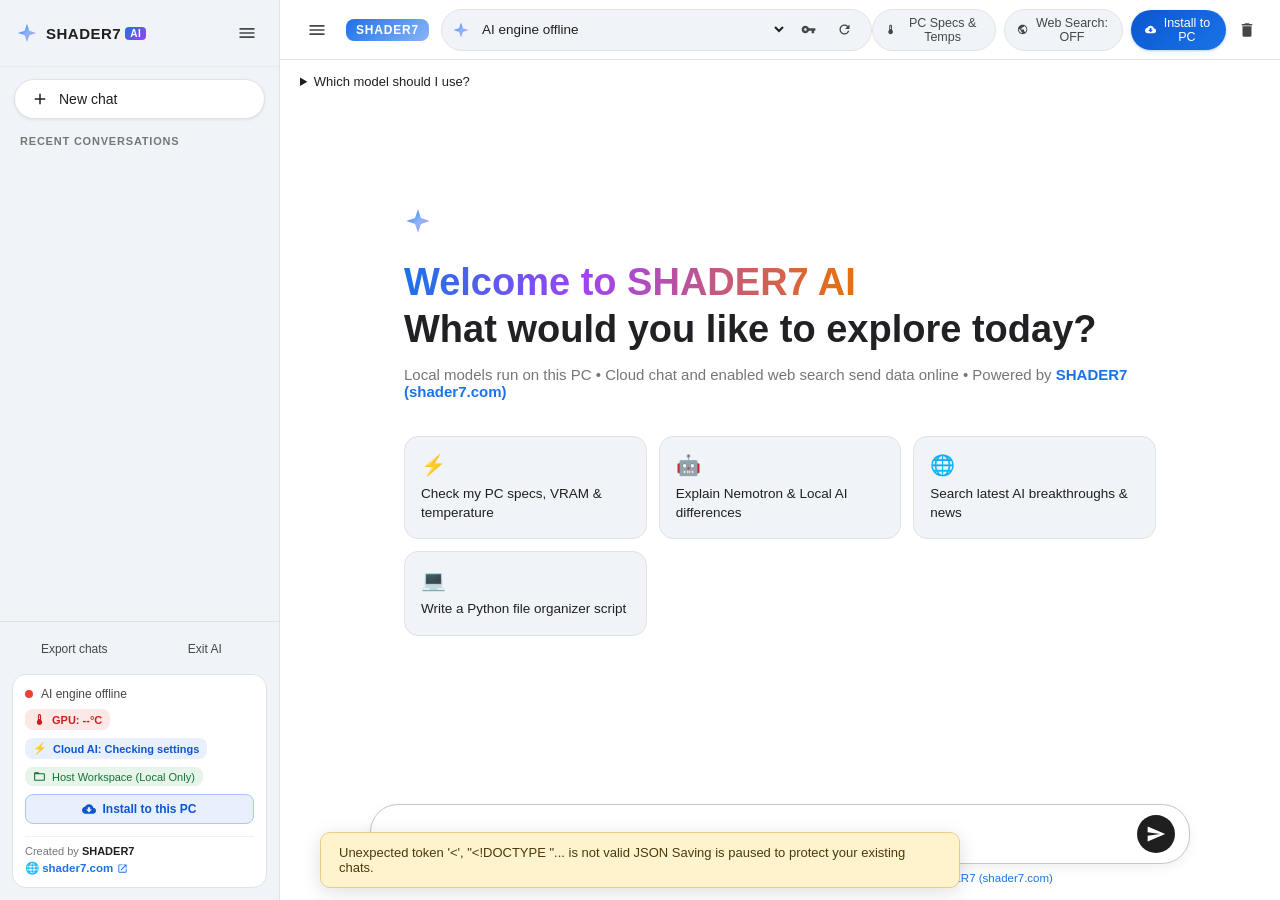
==== app/index.html @ c4217e55 "Initial release: SHADER7 AI Portable Edition 1.5.0 with automated 1-click pendrive builder" ====
<!DOCTYPE html>
<html lang="en">
<head>
  <meta charset="UTF-8">
  <meta name="viewport" content="width=device-width, initial-scale=1.0">
  <title>SHADER7 AI — Local & Private Desktop Software</title>
  <link rel="stylesheet" href="style.css">
  <link rel="icon" type="image/x-icon" href="app.ico">
</head>
<body>
  <div id="appNotice" class="app-notice hidden" role="status"></div>
  <div class="app-container">
    <!-- Sidebar -->
    <aside class="sidebar" id="sidebar">
      <div class="sidebar-header">
        <div class="brand-container">
          <div class="brand-logo-sparkle">
            <svg viewBox="0 0 24 24" width="22" height="22" fill="url(#sparkleGradient)">
              <path d="M12 2L14.5 9.5L22 12L14.5 14.5L12 22L9.5 14.5L2 12L9.5 9.5L12 2Z"/>
            </svg>
          </div>
          <div class="brand-text-group">
            <span class="brand-name">SHADER7 <span class="brand-ai-badge">AI</span></span>
          </div>
        </div>
        <button class="icon-btn" id="sidebarToggleBtn" title="Collapse sidebar">
          <svg viewBox="0 0 24 24" width="20" height="20" fill="currentColor">
            <path d="M3 18h18v-2H3v2zm0-5h18v-2H3v2zm0-7v2h18V6H3z"/>
          </svg>
        </button>
      </div>

      <div class="new-chat-wrapper">
        <button class="new-chat-btn" id="newChatBtn">
          <svg viewBox="0 0 24 24" width="18" height="18" fill="currentColor">
            <path d="M19 13h-6v6h-2v-6H5v-2h6V5h2v6h6v2z"/>
          </svg>
          <span>New chat</span>
        </button>
      </div>

      <div class="sidebar-section-title">Recent Conversations</div>
      <div class="chat-history-list" id="chatHistoryList">
        <!-- History items inserted dynamically -->
      </div>

      <div class="sidebar-footer">
        <div class="utility-buttons"><button class="btn btn-secondary" id="exportChatsBtn">Export chats</button><button class="btn btn-secondary" id="exitAppBtn">Exit AI</button></div>
        <div class="status-card">
          <div class="status-indicator">
            <span class="status-dot" id="statusDot"></span>
            <span class="status-text" id="statusText">Checking Ollama...</span>
          </div>

          <!-- Quick Hardware Temp Badge in Sidebar -->
          <div class="hardware-quick-badge" id="hardwareQuickBadge" title="Click to view full PC specs & telemetry">
            <svg viewBox="0 0 24 24" width="13" height="13" fill="currentColor">
              <path d="M15 13V5c0-1.66-1.34-3-3-3S9 3.34 9 5v8c-1.21.91-2 2.37-2 4 0 2.76 2.24 5 5 5s5-2.24 5-5c0-1.63-.79-3.09-2-4zm-4-8c0-.55.45-1 1-1s1 .45 1 1h-1v1h1v2h-1v1h1v2h-2V5z"/>
            </svg>
            <span id="quickTempText">GPU: --°C</span>
          </div>

          <!-- NVIDIA API Status Badge -->
          <div class="nvidia-quick-badge" id="nvidiaQuickBadge" title="Configure NVIDIA Nemotron Cloud API Key">
            <span class="nvidia-icon">⚡</span>
            <span id="nvidiaQuickText">Cloud AI: Checking settings</span>
          </div>

          <div class="workspace-badge" id="workspaceBadge" title="Chat memory stored ONLY on this PC">
            <svg viewBox="0 0 24 24" width="13" height="13" fill="currentColor">
              <path d="M20 6h-8l-2-2H4c-1.1 0-1.99.9-1.99 2L2 18c0 1.1.9 2 2 2h16c1.1 0 2-.9 2-2V8c0-1.1-.9-2-2-2zm0 12H4V8h16v10z"/>
            </svg>
            <span id="workspaceText">Host Workspace (Local Only)</span>
          </div>

          <!-- Install / Uninstall Button Row -->
          <div class="host-install-actions">
            <button class="sidebar-install-btn" id="sidebarInstallBtn">
              <svg viewBox="0 0 24 24" width="14" height="14" fill="currentColor">
                <path d="M19.35 10.04C18.67 6.59 15.64 4 12 4 9.11 4 6.6 5.64 5.35 8.04 2.34 8.36 0 10.91 0 14c0 3.31 2.69 6 6 6h13c2.76 0 5-2.24 5-5 0-2.64-2.05-4.78-4.65-4.96zM17 13l-5 5-5-5h3V9h4v4h3z"/>
              </svg>
              <span id="installBtnText">Install to this PC</span>
            </button>
            <button class="sidebar-uninstall-btn hidden" id="sidebarUninstallBtn" title="Uninstall SHADER7 AI from this PC">
              <svg viewBox="0 0 24 24" width="14" height="14" fill="currentColor">
                <path d="M6 19c0 1.1.9 2 2 2h8c1.1 0 2-.9 2-2V7H6v12zM19 4h-3.5l-1-1h-5l-1 1H5v2h14V4z"/>
              </svg>
              <span>Uninstall</span>
            </button>
          </div>

          <!-- SHADER7 Brand Credits -->
          <div class="brand-credits-footer">
            <div class="credits-line">
              <span>Created by <strong>SHADER7</strong></span>
            </div>
            <a href="https://shader7.com" target="_blank" rel="noopener noreferrer" class="shader7-link-btn" title="Visit shader7.com">
              <span>🌐 shader7.com</span>
              <svg viewBox="0 0 24 24" width="11" height="11" fill="currentColor">
                <path d="M19 19H5V5h7V3H5c-1.11 0-2 .9-2 2v14c0 1.1.89 2 2 2h14c1.1 0 2-.9 2-2v-7h-2v7zM14 3v2h3.59l-9.83 9.83 1.41 1.41L19 6.41V10h2V3h-7z"/>
              </svg>
            </a>
          </div>
        </div>
      </div>
    </aside>

    <!-- Main Content Area -->
    <main class="main-content">
      <!-- Top Navigation -->
      <header class="top-nav">
        <div class="nav-left">
          <button class="icon-btn navbar-sidebar-btn" id="navbarSidebarBtn" title="Toggle sidebar (Ctrl+B)">
            <svg viewBox="0 0 24 24" width="20" height="20" fill="currentColor">
              <path d="M3 18h18v-2H3v2zm0-5h18v-2H3v2zm0-7v2h18V6H3z"/>
            </svg>
          </button>

          <a href="https://shader7.com" target="_blank" rel="noopener noreferrer" class="top-brand-badge" title="Visit SHADER7 official website (shader7.com)">
            <span class="top-brand-title">SHADER7</span>
          </a>
          
          <div class="model-picker-container">
            <div class="gemini-sparkle">
              <svg viewBox="0 0 24 24" width="18" height="18" fill="url(#sparkleGradient)">
                <defs>
                  <linearGradient id="sparkleGradient" x1="0%" y1="0%" x2="100%" y2="100%">
                    <stop offset="0%" stop-color="#1a73e8"/>
                    <stop offset="50%" stop-color="#8ab4f8"/>
                    <stop offset="100%" stop-color="#c58af9"/>
                  </linearGradient>
                </defs>
                <path d="M12 2L14.5 9.5L22 12L14.5 14.5L12 22L9.5 14.5L2 12L9.5 9.5L12 2Z"/>
              </svg>
            </div>
            <select id="modelSelect" class="model-select" title="Switch Model">
              <optgroup label="── 🎮 Local Models (GPU only) ──">
                <option value="qwen2.5:3b">✦ qwen2.5:3b — Everyday chat (1.9 GB)</option>
                <option value="deepseek-r1:1.5b">✦ deepseek-r1:1.5b — Math &amp; logic (1.1 GB)</option>
                <option value="qwen2.5-coder:1.5b">✦ qwen2.5-coder:1.5b — Coding (986 MB)</option>
                <option value="qwen-designer:1.5b">🎨 qwen-designer:1.5b — Offline websites · 8K (986 MB)</option>
                <option value="llama3.2:3b">✦ llama3.2:3b — Chat &amp; summaries (2.0 GB)</option>
                <option value="llama3.2:1b">✦ llama3.2:1b — Quick replies (1.3 GB)</option>
                <option value="gemma2:2b">✦ gemma2:2b — Writing &amp; ideas (1.6 GB)</option>
              </optgroup>
              <optgroup label="── ⚡ Cloud API (Finance & Reasoning) ──">
                <option value="inclusionai/ling-3.0-flash-fin:free">📈 Ling 3.0 Flash Fin (OpenRouter cloud)</option>
                <option value="nvidia/nemotron-3-ultra-550b-a55b">⚡ NVIDIA: Nemotron 3 Ultra (550B - Cloud API)</option>
              </optgroup>
            </select>
            <button class="icon-btn small-btn" id="apiKeyBtn" title="Configure NVIDIA Nemotron API Key">
              <svg viewBox="0 0 24 24" width="15" height="15" fill="currentColor">
                <path d="M12.65 10C11.83 7.67 9.61 6 7 6c-3.31 0-6 2.69-6 6s2.69 6 6 6c2.61 0 4.83-1.67 5.65-4H17v4h4v-4h2v-4H12.65zM7 14c-1.1 0-2-.9-2-2s.9-2 2-2 2 .9 2 2-.9 2-2 2z"/>
              </svg>
            </button>
            <button class="icon-btn small-btn" id="refreshModelsBtn" title="Refresh models">
              <svg viewBox="0 0 24 24" width="15" height="15" fill="currentColor">
                <path d="M17.65 6.35A7.958 7.958 0 0 0 12 4c-4.42 0-7.99 3.58-7.99 8s3.57 8 7.99 8c3.73 0 6.84-2.55 7.73-6h-2.08A5.99 5.99 0 0 1 12 18c-3.31 0-6-2.69-6-6s2.69-6 6-6c1.66 0 3.14.69 4.22 1.78L13 11h7V4l-2.35 2.35z"/>
              </svg>
            </button>
          </div>
        </div>

        <div class="nav-right">
          <!-- PC Specs & Telemetry Button -->
          <button class="nav-pill-btn" id="specsBtn" title="View live PC specs & hardware temperatures">
            <svg viewBox="0 0 24 24" width="15" height="15" fill="currentColor">
              <path d="M15 13V5c0-1.66-1.34-3-3-3S9 3.34 9 5v8c-1.21.91-2 2.37-2 4 0 2.76 2.24 5 5 5s5-2.24 5-5c0-1.63-.79-3.09-2-4zm-4-8c0-.55.45-1 1-1s1 .45 1 1h-1v1h1v2h-1v1h1v2h-2V5z"/>
            </svg>
            <span id="navSpecsText">PC Specs & Temps</span>
          </button>

          <!-- Web Access Toggle Button -->
          <button class="web-toggle-btn" id="webToggleBtn" title="Toggle Live Web Search">
            <svg viewBox="0 0 24 24" width="15" height="15" fill="currentColor">
              <path d="M12 2C6.48 2 2 6.48 2 12s4.48 10 10 10 10-4.48 10-10S17.52 2 12 2zm-1 17.93c-3.95-.49-7-3.85-7-7.93 0-.62.08-1.21.21-1.79L9 15v1c0 1.1.9 2 2 2v1.93zm6.9-2.54c-.26-.81-1-1.39-1.9-1.39h-1v-3c0-.55-.45-1-1-1H8v-2h2c.55 0 1-.45 1-1V7h2c1.1 0 2-.9 2-2v-.41c2.93 1.19 5 4.06 5 7.41 0 2.08-.8 3.97-2.1 5.39z"/>
            </svg>
            <span>Web Search: OFF</span>
          </button>

          <!-- Install to PC Button -->
          <button class="install-pc-btn" id="topInstallBtn" title="Install SHADER7 AI permanently on this PC">
            <svg viewBox="0 0 24 24" width="15" height="15" fill="currentColor">
              <path d="M19.35 10.04C18.67 6.59 15.64 4 12 4 9.11 4 6.6 5.64 5.35 8.04 2.34 8.36 0 10.91 0 14c0 3.31 2.69 6 6 6h13c2.76 0 5-2.24 5-5 0-2.64-2.05-4.78-4.65-4.96zM17 13l-5 5-5-5h3V9h4v4h3z"/>
            </svg>
            <span id="topInstallBtnText">Install to PC</span>
          </button>

          <button class="icon-btn" id="clearChatBtn" title="Clear current chat">
            <svg viewBox="0 0 24 24" width="18" height="18" fill="currentColor">
              <path d="M6 19c0 1.1.9 2 2 2h8c1.1 0 2-.9 2-2V7H6v12zM19 4h-3.5l-1-1h-5l-1 1H5v2h14V4z"/>
            </svg>
          </button>
        </div>
      </header>

      <details class="model-guide">
        <summary>Which model should I use?</summary>
        <div class="model-guide-body">
          <p>Choose a model from the menu above. These are suggested uses, not automatic routing.</p>
          <dl>
            <dt>qwen2.5:3b — Everyday chat</dt>
            <dd>Default for everyday questions, explanations, drafting and multilingual text.<br><span>Try: Rewrite this email clearly and politely.</span></dd>
            <dt>deepseek-r1:1.5b — Math &amp; logic</dt>
            <dd>Try for maths and logic problems. This small distilled reasoning model can spend extra time thinking; check its result.<br><span>Try: Solve 3x + 7 = 22 and explain the steps.</span></dd>
            <dt>qwen2.5-coder:1.5b — Coding</dt>
            <dd>Generate, explain and debug small code snippets or scripts.<br><span>Try: Explain this Python error and suggest a fix.</span></dd>
            <dt>qwen-designer:latest / :1.5b — Offline websites</dt>
            <dd>Build small responsive websites with working controls. These two names use the same Qwen Coder model with website instructions and an 8K context.<br><span>Try: Build a coffee shop website with working menu filters, then refine its design.</span></dd>
            <dt>llama3.2:3b — Chat &amp; summaries</dt>
            <dd>An alternative for conversation, summaries and rewriting text.<br><span>Try: Summarize these notes into five key points.</span></dd>
            <dt>llama3.2:1b — Quick replies</dt>
            <dd>Short questions, simple rewrites and brief summaries. Fastest measured local model on this PC.<br><span>Try: Turn these notes into a short checklist.</span></dd>
            <dt>gemma2:2b — Writing &amp; ideas</dt>
            <dd>Try for English drafts, creative ideas, summaries and general conversation.<br><span>Try: Suggest five titles for this short story.</span></dd>
          </dl>
          <p>All local models use the mode selected by your launch shortcut: CPU or GPU. Qwen 3B is the startup default. Speed does not measure answer quality; the 1B model is suited to simpler tasks. Cloud choices send your conversation online.</p>
        </div>
      </details>


      <section id="modelLoadPanel" class="model-load-panel hidden" aria-label="Model loading status">
        <span class="model-load-spinner" aria-hidden="true"></span>
        <div class="model-load-copy">
          <strong id="modelLoadTitle" role="status" aria-live="polite"></strong>
          <div id="modelLoadDetail" class="model-load-detail"></div>
        </div>
        <span id="modelLoadTimer" class="model-load-timer" role="timer" aria-live="off"></span>
        <button id="restartEngineBtn" class="btn btn-secondary hidden" type="button">Restart GPU engine</button>
      </section>

      <!-- Chat Viewport -->
      <div class="chat-viewport" id="chatViewport">
        <!-- Welcome Hero -->
        <div class="welcome-screen" id="welcomeScreen">
          <div class="welcome-badge">
            <svg viewBox="0 0 24 24" width="28" height="28" fill="url(#sparkleGradient)">
              <path d="M12 2L14.5 9.5L22 12L14.5 14.5L12 22L9.5 14.5L2 12L9.5 9.5L12 2Z"/>
            </svg>
          </div>
          <h1 class="welcome-title">
            <span class="gradient-text">Welcome to SHADER7 AI</span><br>
            What would you like to explore today?
          </h1>
          <p class="welcome-subtitle">
            Local models run on this PC • Cloud chat and enabled web search send data online • Powered by <a href="https://shader7.com" target="_blank" rel="noopener noreferrer" class="inline-brand-link">SHADER7 (shader7.com)</a>
          </p>

          <div class="prompt-suggestions">
            <button class="suggestion-chip" data-prompt="What are my exact PC hardware specs and current temperatures?">
              <span class="chip-icon">⚡</span>
              <span class="chip-text">Check my PC specs, VRAM & temperature</span>
            </button>
            <button class="suggestion-chip" data-prompt="Explain how NVIDIA Nemotron and local LLMs work in simple terms.">
              <span class="chip-icon">🤖</span>
              <span class="chip-text">Explain Nemotron & Local AI differences</span>
            </button>
            <button class="suggestion-chip" data-prompt="What are the latest breakthroughs and releases in Artificial Intelligence this year?">
              <span class="chip-icon">🌐</span>
              <span class="chip-text">Search latest AI breakthroughs & news</span>
            </button>
            <button class="suggestion-chip" data-prompt="Write a clean Python script that organizes files by type and creates logs.">
              <span class="chip-icon">💻</span>
              <span class="chip-text">Write a Python file organizer script</span>
            </button>
          </div>
        </div>

        <!-- Messages Container -->
        <div class="messages-container" id="messagesContainer"></div>
      </div>

      <!-- Input Area -->
      <footer class="input-container">
        <div class="input-box-wrapper">
          <div class="input-box">
            <textarea
              id="promptInput"
              placeholder="Ask SHADER7 AI anything, check PC specs/temps, or search web..."
              rows="1"
              autofocus
            ></textarea>
            <div class="input-actions">
              <button class="action-btn send-btn" id="sendBtn" title="Send message">
                <svg viewBox="0 0 24 24" width="20" height="20" fill="currentColor">
                  <path d="M2.01 21L23 12 2.01 3 2 10l15 2-15 2z"/>
                </svg>
              </button>
              <button class="action-btn stop-btn hidden" id="stopBtn" title="Stop generating">
                <svg viewBox="0 0 24 24" width="18" height="18" fill="currentColor">
                  <rect x="6" y="6" width="12" height="12" rx="2"/>
                </svg>
              </button>
            </div>
          </div>
          <div class="input-disclaimer">
            SHADER7 AI • Chats & Memory Stored ONLY on Your Computer • Developed by <a href="https://shader7.com" target="_blank" rel="noopener noreferrer">SHADER7 (shader7.com)</a>
          </div>
        </div>
      </footer>
    </main>
  </div>

  <!-- PC Specs & Telemetry Modal -->
  <div class="modal-overlay hidden" id="specsModal">
    <div class="modal-card specs-modal-card">
      <div class="modal-header">
        <div class="modal-title-group">
          <svg viewBox="0 0 24 24" width="22" height="22" fill="#0b57d0">
            <path d="M15 13V5c0-1.66-1.34-3-3-3S9 3.34 9 5v8c-1.21.91-2 2.37-2 4 0 2.76 2.24 5 5 5s5-2.24 5-5c0-1.63-.79-3.09-2-4zm-4-8c0-.55.45-1 1-1s1 .45 1 1h-1v1h1v2h-1v1h1v2h-2V5z"/>
          </svg>
          <h2>SHADER7 Hardware Telemetry</h2>
        </div>
        <button class="icon-btn" id="closeSpecsModalBtn">&times;</button>
      </div>
      <div class="modal-body">
        <div class="specs-grid">
          <!-- GPU Card -->
          <div class="telemetry-card">
            <div class="telemetry-card-title">
              <span>🎮 Graphics (GPU)</span>
              <span class="temp-pill" id="gpuTempPill">--°C</span>
            </div>
            <div class="telemetry-main-val" id="gpuNameVal">Loading GPU...</div>
            <div class="telemetry-sub-val" id="gpuVramVal">VRAM: -- / -- MB</div>
            <div class="progress-bar-container mini">
              <div class="progress-bar-fill" id="vramBarFill" style="width: 0%"></div>
            </div>
          </div>

          <!-- CPU Card -->
          <div class="telemetry-card">
            <div class="telemetry-card-title">
              <span>⚡ Processor (CPU)</span>
            </div>
            <div class="telemetry-main-val" id="cpuNameVal">Loading CPU...</div>
            <div class="telemetry-sub-val" id="osVal">OS: Windows</div>
          </div>

          <!-- RAM Card -->
          <div class="telemetry-card">
            <div class="telemetry-card-title">
              <span>🧠 Memory (RAM)</span>
              <span class="stat-pill" id="ramPctPill">--%</span>
            </div>
            <div class="telemetry-main-val" id="ramUsageVal">-- / -- GB</div>
            <div class="progress-bar-container mini">
              <div class="progress-bar-fill" id="ramBarFill" style="width: 0%"></div>
            </div>
          </div>

          <!-- Storage Card -->
          <div class="telemetry-card">
            <div class="telemetry-card-title">
              <span>💾 Storage Drives</span>
            </div>
            <div class="telemetry-main-val" id="storageVal">C: -- GB Free | D: -- GB Free</div>
            <div class="telemetry-sub-val">Fast local read/write access</div>
          </div>
        </div>
      </div>
      <div class="modal-footer">
        <button class="btn btn-secondary" id="refreshSpecsBtn">🔄 Refresh Stats</button>
        <button class="btn btn-primary" id="closeSpecsBtn">Close</button>
      </div>
    </div>
  </div>

  <!-- Cloud AI API Keys Configuration Modal -->
  <div class="modal-overlay hidden" id="nvidiaModal">
    <div class="modal-card specs-modal-card">
      <div class="modal-header">
        <div class="modal-title-group">
          <span style="font-size: 20px;">⚡</span>
          <h2>Cloud providers and API keys</h2>
        </div>
        <button class="icon-btn" id="closeNvidiaModalBtn">&times;</button>
      </div>
      <div class="modal-body">
        <p class="modal-desc">
          Configure API keys for advanced cloud intelligence models (<strong>Ling 3.0 Flash Fin</strong> & <strong>NVIDIA Nemotron 3 Ultra</strong>). Keys are encrypted with Windows. Leave a field blank to keep its saved key. Cloud conversations are sent to the selected provider.
        </p>

        <!-- Ling 3.0 Flash Fin Section -->
        <div class="api-key-config-block">
          <div class="api-key-header">
            <span class="api-model-title">📈 Ling 3.0 Flash Fin (OpenRouter cloud)</span>
          </div>
          <div class="api-get-section">
            <a href="https://openrouter.ai/inclusionai/ling-3.0-flash-fin:free" target="_blank" rel="noopener noreferrer" class="get-api-link-btn">
              <svg viewBox="0 0 24 24" width="16" height="16" fill="currentColor">
                <path d="M19 19H5V5h7V3H5c-1.11 0-2 .9-2 2v14c0 1.1.89 2 2 2h14c1.1 0 2-.9 2-2v-7h-2v7zM14 3v2h3.59l-9.83 9.83 1.41 1.41L19 6.41V10h2V3h-7z"/>
              </svg>
              <span>👉 View Model & Get Cloud API Key (openrouter.ai/inclusionai/ling-3.0-flash-fin:free)</span>
            </a>
          </div>
          <div class="input-group">
            <label for="openrouterApiKeyInput" class="input-label">OpenRouter API Key (for Ling 3.0):</label>
            <input
              type="password"
              id="openrouterApiKeyInput"
              class="text-input"
              placeholder="sk-or-v1-xxxxxxxxxxxxxxxxxxxxxxxxxxxxxxxx"
              autocomplete="off"
            />
          </div>
        </div>

        <!-- NVIDIA Nemotron Section -->
        <div class="api-key-config-block">
          <div class="api-key-header">
            <span class="api-model-title">⚡ NVIDIA: Nemotron 3 Ultra (550B MoE - Cloud API)</span>
          </div>
          <div class="api-get-section">
            <a href="https://build.nvidia.com/nvidia/nemotron-3-ultra-550b-a55b" target="_blank" rel="noopener noreferrer" class="get-api-link-btn">
              <svg viewBox="0 0 24 24" width="16" height="16" fill="currentColor">
                <path d="M19 19H5V5h7V3H5c-1.11 0-2 .9-2 2v14c0 1.1.89 2 2 2h14c1.1 0 2-.9 2-2v-7h-2v7zM14 3v2h3.59l-9.83 9.83 1.41 1.41L19 6.41V10h2V3h-7z"/>
              </svg>
              <span>👉 Click here to Get Cloud API Key (Nemotron 3 Ultra on build.nvidia.com)</span>
            </a>
          </div>
          <div class="input-group">
            <label for="nvidiaApiKeyInput" class="input-label">NVIDIA API Key:</label>
            <input
              type="password"
              id="nvidiaApiKeyInput"
              class="text-input"
              placeholder="nvapi-xxxxxxxxxxxxxxxxxxxxxxxxxxxxxxxx"
              autocomplete="off"
            />
          </div>
        </div>

        <div class="privacy-note-card">
          <svg viewBox="0 0 24 24" width="16" height="16" fill="#137333">
            <path d="M12 1L3 5v6c0 5.55 3.84 10.74 9 12 5.16-1.26 9-6.45 9-12V5l-9-4zm-2 16l-4-4 1.41-1.41L10 14.17l6.59-6.59L18 9l-8 8z"/>
          </svg>
          <span>API keys are encrypted for your Windows account. Chats stay on this PC in <code>~/LocalAI_Workspace</code>.</span>
        </div>
      </div>
      <div class="modal-footer">
        <button class="btn btn-secondary" id="cancelNvidiaModalBtn">Cancel</button>
        <button class="btn btn-secondary" id="clearKeysBtn">Clear saved keys</button>
        <button class="btn btn-primary" id="saveNvidiaKeyBtn">Save & Activate Keys</button>
      </div>
    </div>
  </div>

  <!-- Install to PC Modal Dialog -->
  <div class="modal-overlay hidden" id="installModal">
    <div class="modal-card">
      <div class="modal-header">
        <div class="modal-title-group">
          <svg viewBox="0 0 24 24" width="24" height="24" fill="#0b57d0">
            <path d="M19.35 10.04C18.67 6.59 15.64 4 12 4 9.11 4 6.6 5.64 5.35 8.04 2.34 8.36 0 10.91 0 14c0 3.31 2.69 6 6 6h13c2.76 0 5-2.24 5-5 0-2.64-2.05-4.78-4.65-4.96zM17 13l-5 5-5-5h3V9h4v4h3z"/>
          </svg>
          <h2>Install SHADER7 AI to This PC</h2>
        </div>
        <button class="icon-btn" id="closeInstallModalBtn">&times;</button>
      </div>
      <div class="modal-body">
        <p class="modal-desc">
          This will install the <strong>SHADER7 AI</strong> desktop software and copy all local models to this computer, allowing you to run it anytime directly from your Desktop without needing the USB pendrive plugged in.
        </p>

        <div class="install-details">
          <div class="detail-row">
            <span class="detail-label">Install Location:</span>
            <span class="detail-value"><code>~/LocalAI</code></span>
          </div>
          <div class="detail-row">
            <span class="detail-label">Model Storage:</span>
            <span class="detail-value"><code>~/LocalAI/models</code></span>
          </div>
          <div class="detail-row">
            <span class="detail-label">Desktop Shortcut:</span>
            <span class="detail-value"><code>SHADER7 AI.lnk</code></span>
          </div>
          <div class="detail-row">
            <span class="detail-label">Uninstaller:</span>
            <span class="detail-value"><code>~/LocalAI/Uninstall_From_PC.bat</code></span>
          </div>
          <div class="detail-row">
            <span class="detail-label">Official Website:</span>
            <span class="detail-value"><a href="https://shader7.com" target="_blank" rel="noopener">shader7.com</a></span>
          </div>
        </div>

        <div class="progress-section hidden" id="installProgressSection">
          <div class="progress-header-row">
            <span class="progress-label">Installation Progress</span>
            <span class="progress-pct-badge" id="progressPctBadge">0%</span>
          </div>
          <div class="progress-bar-container">
            <div class="progress-bar-fill" id="progressBarFill" style="width: 0%"></div>
          </div>
          <div class="progress-status-text" id="progressStatusText">Starting installation...</div>
        </div>
      </div>
      <div class="modal-footer" id="installModalFooter">
        <button class="btn btn-secondary" id="cancelInstallBtn">Cancel</button>
        <button class="btn btn-primary" id="confirmInstallBtn">
          <span>Start Installation</span>
        </button>
        <button class="btn btn-primary hidden" id="launchNowBtn">
          <span>🚀 Launch Now</span>
        </button>
      </div>
    </div>
  </div>

  <!-- Uninstall Confirmation Modal -->
  <div class="modal-overlay hidden" id="uninstallModal">
    <div class="modal-card">
      <div class="modal-header">
        <div class="modal-title-group">
          <svg viewBox="0 0 24 24" width="22" height="22" fill="#d93025">
            <path d="M6 19c0 1.1.9 2 2 2h8c1.1 0 2-.9 2-2V7H6v12zM19 4h-3.5l-1-1h-5l-1 1H5v2h14V4z"/>
          </svg>
          <h2>Uninstall SHADER7 AI</h2>
        </div>
        <button class="icon-btn" id="closeUninstallModalBtn">&times;</button>
      </div>
      <div class="modal-body">
        <p class="modal-desc">
          Are you sure you want to remove <strong>SHADER7 AI</strong> from this PC? This removes the installed app, its own models folder, and its Desktop shortcut. Your chats, API keys, and shared Ollama models are kept.
        </p>
        <div class="privacy-note-card">
          <svg viewBox="0 0 24 24" width="16" height="16" fill="#1a73e8">
            <path d="M12 2C6.48 2 2 6.48 2 12s4.48 10 10 10 10-4.48 10-10S17.52 2 12 2zm1 15h-2v-6h2v6zm0-8h-2V7h2v2z"/>
          </svg>
          <span>Your USB pendrive is unaffected and can be used to launch or reinstall the AI anytime.</span>
        </div>
      </div>
      <div class="modal-footer">
        <button class="btn btn-secondary" id="cancelUninstallBtn">Cancel</button>
        <button class="btn btn-danger" id="confirmUninstallBtn">Confirm Uninstall</button>
      </div>
    </div>
  </div>
  <!-- Live Website Preview Modal -->
  <div class="modal-overlay hidden" id="previewModal">
    <div class="modal-card preview-modal-card">
      <div class="modal-header preview-modal-header">
        <div class="preview-header-left">
          <svg viewBox="0 0 24 24" width="20" height="20" fill="#1a73e8">
            <path d="M12 2C6.48 2 2 6.48 2 12s4.48 10 10 10 10-4.48 10-10S17.52 2 12 2zm-1 17.93c-3.95-.49-7-3.85-7-7.93 0-.62.08-1.21.21-1.79L9 15v1c0 1.1.9 2 2 2v1.93zm6.9-2.54c-.26-.81-1-1.39-1.9-1.39h-1v-3c0-.55-.45-1-1-1H8v-2h2c.55 0 1-.45 1-1V7h2c1.1 0 2-.9 2-2v-.41c2.93 1.19 5 4.06 5 7.41 0 2.08-.8 3.97-2.1 5.39z"/>
          </svg>
          <span class="preview-title">Live Website Preview</span>
        </div>
        <div class="preview-device-switcher">
          <button class="device-btn active" id="previewDeviceDesktop" data-width="100%" title="Desktop (100%)">🖥️ Desktop</button>
          <button class="device-btn" id="previewDeviceTablet" data-width="768px" title="Tablet (768px)">💻 Tablet</button>
          <button class="device-btn" id="previewDeviceMobile" data-width="375px" title="Mobile (375px)">📱 Mobile</button>
        </div>
        <div class="preview-header-right">
          <button class="icon-btn" id="openExternalPreviewBtn" title="Download HTML" aria-label="Download HTML">
            <svg viewBox="0 0 24 24" width="16" height="16" fill="currentColor">
              <path d="M19 19H5V5h7V3H5c-1.11 0-2 .9-2 2v14c0 1.1.89 2 2 2h14c1.1 0 2-.9 2-2v-7h-2v7zM14 3v2h3.59l-9.83 9.83 1.41 1.41L19 6.41V10h2V3h-7z"/>
            </svg>
          </button>
          <button class="icon-btn" id="closePreviewModalBtn" title="Close Preview">&times;</button>
        </div>
      </div>
      <p id="previewStatus" class="preview-status" role="status"></p>
      <div class="preview-modal-body">
        <div class="preview-frame-container" id="previewFrameContainer">
          <iframe id="websitePreviewFrame" title="Generated website preview" sandbox="allow-scripts allow-modals" referrerpolicy="no-referrer"></iframe>
        </div>
      </div>
    </div>
  </div>

  <script src="app.js"></script>
</body>
</html>
---- app/style.css ----
:root {
  --bg-primary: #ffffff;
  --bg-secondary: #f0f4f9;
  --bg-hover: #e3e8ef;
  --bg-active: #d3e3fd;
  --text-primary: #1f1f1f;
  --text-secondary: #444746;
  --text-muted: #747775;
  --border-color: #e1e3e1;
  --accent-blue: #0b57d0;
  --accent-light: #e8f0fe;
  --card-bg: #ffffff;
  --code-bg: #f8f9fa;
  --sidebar-width: 280px;
  --font-family: -apple-system, BlinkMacSystemFont, "Segoe UI", Roboto, "Helvetica Neue", Arial, sans-serif;
  --font-mono: "Fira Code", Consolas, Monaco, "Courier New", monospace;
  --radius-sm: 8px;
  --radius-md: 14px;
  --radius-lg: 24px;
  --radius-full: 9999px;
  --shadow-sm: 0 1px 3px rgba(0,0,0,0.08);
  --shadow-md: 0 4px 12px rgba(0,0,0,0.06);
  --shadow-lg: 0 8px 24px rgba(0,0,0,0.12);
}

* {
  box-sizing: border-box;
  margin: 0;
  padding: 0;
}

body {
  font-family: var(--font-family);
  background-color: var(--bg-primary);
  color: var(--text-primary);
  height: 100vh;
  overflow: hidden;
  display: flex;
}

.app-container {
  display: flex;
  width: 100vw;
  height: 100vh;
  overflow: hidden;
  position: relative;
}

/* Sidebar Styles */
.sidebar {
  width: var(--sidebar-width);
  height: 100%;
  background-color: var(--bg-secondary);
  display: flex;
  flex-direction: column;
  border-right: 1px solid var(--border-color);
  transition: width 0.25s cubic-bezier(0.4, 0, 0.2, 1), opacity 0.2s ease;
  z-index: 100;
  flex-shrink: 0;
  overflow: hidden;
}

.sidebar.collapsed {
  width: 0 !important;
  min-width: 0 !important;
  border-right: none !important;
  opacity: 0;
  pointer-events: none;
}

.sidebar-header {
  padding: 16px;
  display: flex;
  align-items: center;
  justify-content: space-between;
  border-bottom: 1px solid rgba(0,0,0,0.04);
  min-width: var(--sidebar-width);
}

.brand-container {
  display: flex;
  align-items: center;
  gap: 8px;
}

.brand-logo-sparkle {
  display: flex;
  align-items: center;
}

.brand-name {
  font-size: 15px;
  font-weight: 800;
  letter-spacing: 0.5px;
  color: #1f1f1f;
  display: flex;
  align-items: center;
  gap: 4px;
}

.brand-ai-badge {
  background: linear-gradient(135deg, #1a73e8, #a142f4);
  color: #ffffff;
  font-size: 10px;
  font-weight: 700;
  padding: 1px 5px;
  border-radius: 4px;
  letter-spacing: 0.5px;
}

.new-chat-wrapper {
  padding: 12px 14px 4px 14px;
}

.icon-btn {
  background: transparent;
  border: none;
  color: var(--text-secondary);
  border-radius: 50%;
  width: 34px;
  height: 34px;
  display: flex;
  align-items: center;
  justify-content: center;
  cursor: pointer;
  transition: background-color 0.15s, color 0.15s;
}

.icon-btn:hover {
  background-color: var(--bg-hover);
  color: var(--text-primary);
}

.small-btn {
  width: 28px;
  height: 28px;
}

.new-chat-btn {
  width: 100%;
  display: flex;
  align-items: center;
  gap: 10px;
  background-color: var(--bg-primary);
  color: var(--text-primary);
  border: 1px solid var(--border-color);
  padding: 10px 16px;
  border-radius: var(--radius-full);
  font-size: 14px;
  font-weight: 500;
  cursor: pointer;
  transition: all 0.2s ease;
  box-shadow: var(--shadow-sm);
}

.new-chat-btn:hover {
  background-color: var(--card-bg);
  border-color: #c4c7c5;
  box-shadow: var(--shadow-md);
}

.sidebar-section-title {
  padding: 12px 20px 6px 20px;
  font-size: 11px;
  font-weight: 600;
  text-transform: uppercase;
  letter-spacing: 0.8px;
  color: var(--text-muted);
}

.chat-history-list {
  flex: 1;
  overflow-y: auto;
  padding: 4px 12px;
  display: flex;
  flex-direction: column;
  gap: 3px;
}

.history-item {
  display: flex;
  align-items: center;
  justify-content: space-between;
  padding: 7px 10px;
  border-radius: var(--radius-md);
  cursor: pointer;
  font-size: 13px;
  color: var(--text-secondary);
  transition: background-color 0.15s;
  gap: 6px;
}

.history-item:hover {
  background-color: var(--bg-hover);
}

.history-item.active {
  background-color: var(--bg-active);
  color: var(--accent-blue);
}

.history-item-content {
  display: flex;
  flex-direction: column;
  gap: 2px;
  overflow: hidden;
  flex: 1;
  min-width: 0;
}

.history-item-title {
  overflow: hidden;
  text-overflow: ellipsis;
  white-space: nowrap;
  font-size: 13px;
  color: var(--text-primary);
}

.history-item.active .history-item-title {
  color: var(--accent-blue);
  font-weight: 600;
}

.history-item-model-tag {
  font-size: 10.5px;
  color: var(--text-muted);
  overflow: hidden;
  text-overflow: ellipsis;
  white-space: nowrap;
}

.history-item.active .history-item-model-tag {
  color: #0b57d0;
  font-weight: 500;
}

.history-delete-btn {
  background: transparent;
  border: none;
  color: var(--text-muted);
  opacity: 0;
  cursor: pointer;
  padding: 2px 4px;
  border-radius: 4px;
  transition: opacity 0.15s, color 0.15s;
}

.history-item:hover .history-delete-btn {
  opacity: 1;
}

.history-delete-btn:hover {
  color: #d93025;
}

.sidebar-footer {
  padding: 12px;
  border-top: 1px solid var(--border-color);
}

.status-card {
  background: var(--bg-primary);
  border: 1px solid var(--border-color);
  border-radius: var(--radius-md);
  padding: 12px;
  display: flex;
  flex-direction: column;
  gap: 8px;
}

.status-indicator {
  display: flex;
  align-items: center;
  gap: 8px;
  font-size: 12px;
  color: var(--text-secondary);
}

.status-dot {
  width: 8px;
  height: 8px;
  border-radius: 50%;
  background-color: #fbbc04;
}

.status-dot.online {
  background-color: #34a853;
  box-shadow: 0 0 6px #34a853;
}

.status-dot.offline {
  background-color: #ea4335;
}

.hardware-quick-badge {
  display: flex;
  align-items: center;
  gap: 6px;
  font-size: 11px;
  color: #c5221f;
  font-weight: 600;
  background: #fce8e6;
  padding: 4px 8px;
  border-radius: var(--radius-sm);
  width: fit-content;
  cursor: pointer;
  transition: opacity 0.15s;
}

.hardware-quick-badge:hover {
  opacity: 0.85;
}

.nvidia-quick-badge {
  display: flex;
  align-items: center;
  gap: 6px;
  font-size: 11px;
  color: #0b57d0;
  font-weight: 600;
  background: #e8f0fe;
  padding: 4px 8px;
  border-radius: var(--radius-sm);
  width: fit-content;
  cursor: pointer;
  transition: opacity 0.15s, background-color 0.15s;
}

.nvidia-quick-badge:hover {
  background-color: #d2e3fc;
}

.workspace-badge {
  display: flex;
  align-items: center;
  gap: 6px;
  font-size: 11px;
  color: #137333;
  font-weight: 500;
  background: #e6f4ea;
  padding: 3px 8px;
  border-radius: var(--radius-sm);
  width: fit-content;
  overflow: hidden;
  text-overflow: ellipsis;
  white-space: nowrap;
}

.host-install-actions {
  display: flex;
  gap: 6px;
  width: 100%;
}

.sidebar-install-btn {
  flex: 1;
  display: flex;
  align-items: center;
  justify-content: center;
  gap: 6px;
  background-color: var(--accent-light);
  color: var(--accent-blue);
  border: 1px solid #a8c7fa;
  padding: 7px;
  border-radius: var(--radius-sm);
  font-size: 12px;
  font-weight: 600;
  cursor: pointer;
  transition: all 0.15s ease;
}

.sidebar-install-btn:hover {
  background-color: #d3e3fd;
}

.sidebar-uninstall-btn {
  display: flex;
  align-items: center;
  justify-content: center;
  gap: 4px;
  background-color: #fce8e6;
  color: #c5221f;
  border: 1px solid #f5c2be;
  padding: 7px 10px;
  border-radius: var(--radius-sm);
  font-size: 12px;
  font-weight: 600;
  cursor: pointer;
  transition: all 0.15s ease;
}

.sidebar-uninstall-btn:hover {
  background-color: #fad2cf;
}

.brand-credits-footer {
  margin-top: 4px;
  padding-top: 8px;
  border-top: 1px solid rgba(0,0,0,0.06);
  display: flex;
  flex-direction: column;
  gap: 4px;
}

.credits-line {
  font-size: 11px;
  color: var(--text-muted);
}

.credits-line strong {
  color: var(--text-primary);
}

.shader7-link-btn {
  display: inline-flex;
  align-items: center;
  gap: 4px;
  font-size: 11.5px;
  font-weight: 600;
  color: #1a73e8;
  text-decoration: none;
  transition: color 0.15s;
}

.shader7-link-btn:hover {
  color: #0b57d0;
  text-decoration: underline;
}

.inline-brand-link {
  color: #1a73e8;
  font-weight: 600;
  text-decoration: none;
}

.inline-brand-link:hover {
  text-decoration: underline;
}

/* Main Content Area */
.main-content {
  flex: 1;
  display: flex;
  flex-direction: column;
  height: 100%;
  background-color: var(--bg-primary);
  position: relative;
  overflow: hidden;
}

.top-nav {
  height: 60px;
  padding: 0 20px;
  display: flex;
  align-items: center;
  justify-content: space-between;
  border-bottom: 1px solid var(--border-color);
  background-color: rgba(255, 255, 255, 0.95);
  backdrop-filter: blur(8px);
  z-index: 10;
}

.nav-left {
  display: flex;
  align-items: center;
  gap: 12px;
}

.navbar-sidebar-btn {
  display: flex !important;
  color: var(--text-secondary);
}

.top-brand-badge {
  text-decoration: none;
  background: linear-gradient(135deg, #1a73e8, #8ab4f8);
  color: #ffffff;
  padding: 4px 10px;
  border-radius: var(--radius-sm);
  font-size: 12px;
  font-weight: 800;
  letter-spacing: 0.8px;
  transition: transform 0.15s, opacity 0.15s;
}

.top-brand-badge:hover {
  transform: scale(1.04);
  opacity: 0.95;
}

.model-picker-container {
  display: flex;
  align-items: center;
  gap: 8px;
  background-color: var(--bg-secondary);
  border: 1px solid var(--border-color);
  padding: 6px 12px 6px 10px;
  border-radius: var(--radius-full);
}

.gemini-sparkle {
  display: flex;
  align-items: center;
}

.model-select {
  background: transparent;
  border: none;
  font-family: inherit;
  font-size: 13.5px;
  font-weight: 500;
  color: var(--text-primary);
  cursor: pointer;
  outline: none;
  padding-right: 4px;
}

.nav-right {
  display: flex;
  align-items: center;
  gap: 8px;
}

.nav-pill-btn {
  display: flex;
  align-items: center;
  gap: 6px;
  background-color: var(--bg-secondary);
  color: var(--text-secondary);
  border: 1px solid var(--border-color);
  padding: 6px 12px;
  border-radius: var(--radius-full);
  font-size: 12.5px;
  font-weight: 500;
  cursor: pointer;
  transition: all 0.2s ease;
}

.nav-pill-btn:hover {
  background-color: var(--bg-hover);
  color: var(--accent-blue);
  border-color: #a8c7fa;
}

/* Web Search Toggle Button */
.web-toggle-btn {
  display: flex;
  align-items: center;
  gap: 6px;
  background-color: var(--bg-secondary);
  color: var(--text-secondary);
  border: 1px solid var(--border-color);
  padding: 6px 12px;
  border-radius: var(--radius-full);
  font-size: 12.5px;
  font-weight: 500;
  cursor: pointer;
  transition: all 0.2s ease;
}

.web-toggle-btn.active {
  background-color: var(--accent-light);
  color: var(--accent-blue);
  border-color: #a8c7fa;
}

.web-toggle-btn:hover {
  border-color: #c4c7c5;
}

.web-toggle-btn.active:hover {
  background-color: #d3e3fd;
}

/* Install to PC Button */
.install-pc-btn {
  display: flex;
  align-items: center;
  gap: 6px;
  background: linear-gradient(135deg, #0b57d0, #1a73e8);
  color: #ffffff;
  border: none;
  padding: 6px 14px;
  border-radius: var(--radius-full);
  font-size: 12.5px;
  font-weight: 500;
  cursor: pointer;
  transition: all 0.2s ease;
  box-shadow: 0 1px 3px rgba(11, 87, 208, 0.3);
}

.install-pc-btn:hover {
  box-shadow: 0 3px 8px rgba(11, 87, 208, 0.4);
  transform: translateY(-1px);
}

/* Chat Viewport */
.chat-viewport {
  flex: 1;
  overflow-y: auto;
  display: flex;
  flex-direction: column;
  position: relative;
  scroll-behavior: smooth;
}

/* Welcome Screen */
.welcome-screen {
  flex: 1;
  max-width: 800px;
  margin: 0 auto;
  padding: 40px 24px;
  display: flex;
  flex-direction: column;
  justify-content: center;
  align-items: flex-start;
  animation: fadeIn 0.4s ease-out;
}

.welcome-screen.hidden {
  display: none;
}

.welcome-badge {
  margin-bottom: 20px;
}

.welcome-title {
  font-size: 38px;
  font-weight: 700;
  line-height: 1.25;
  margin-bottom: 12px;
  color: #202124;
}

.gradient-text {
  background: linear-gradient(90deg, #1a73e8 0%, #a142f4 40%, #e8710a 100%);
  -webkit-background-clip: text;
  -webkit-text-fill-color: transparent;
  font-weight: 800;
}

.welcome-subtitle {
  font-size: 15px;
  color: var(--text-muted);
  margin-bottom: 36px;
}

.prompt-suggestions {
  display: grid;
  grid-template-columns: repeat(auto-fit, minmax(240px, 1fr));
  gap: 12px;
  width: 100%;
}

.suggestion-chip {
  background-color: var(--bg-secondary);
  border: 1px solid var(--border-color);
  border-radius: var(--radius-md);
  padding: 16px;
  text-align: left;
  cursor: pointer;
  transition: all 0.2s ease;
  display: flex;
  flex-direction: column;
  gap: 8px;
}

.suggestion-chip:hover {
  background-color: var(--card-bg);
  border-color: #c4c7c5;
  box-shadow: var(--shadow-md);
  transform: translateY(-2px);
}

.chip-icon {
  font-size: 20px;
}

.chip-text {
  font-size: 13.5px;
  color: var(--text-primary);
  font-weight: 500;
  line-height: 1.4;
}

/* Messages Container */
.messages-container {
  max-width: 820px;
  width: 100%;
  margin: 0 auto;
  padding: 24px 20px 40px 20px;
  display: flex;
  flex-direction: column;
  gap: 24px;
}

.message-row {
  display: flex;
  gap: 16px;
  width: 100%;
  animation: fadeIn 0.3s ease-out;
}

.message-row.user {
  justify-content: flex-end;
}

.message-bubble {
  max-width: 82%;
  border-radius: var(--radius-md);
  font-size: 14.5px;
  line-height: 1.65;
  word-wrap: break-word;
}

.message-row.user .message-bubble {
  background-color: var(--bg-secondary);
  color: var(--text-primary);
  padding: 12px 18px;
  border-radius: 20px 20px 4px 20px;
  white-space: pre-wrap;
}

.message-row.assistant {
  align-items: flex-start;
}

.assistant-avatar {
  width: 32px;
  height: 32px;
  border-radius: 50%;
  display: flex;
  align-items: center;
  justify-content: center;
  background: var(--bg-secondary);
  border: 1px solid var(--border-color);
  flex-shrink: 0;
  margin-top: 2px;
}

.message-row.assistant .message-bubble {
  flex: 1;
  color: var(--text-primary);
  padding: 4px 0;
}

/* Sources Container */
.sources-container {
  display: flex;
  flex-wrap: wrap;
  gap: 8px;
  margin-bottom: 12px;
  padding-bottom: 10px;
  border-bottom: 1px dashed var(--border-color);
}

.sources-header {
  font-size: 12px;
  font-weight: 600;
  color: var(--text-muted);
  display: flex;
  align-items: center;
  gap: 6px;
  width: 100%;
  margin-bottom: 4px;
}

.source-card {
  display: flex;
  align-items: center;
  gap: 6px;
  background: var(--bg-secondary);
  border: 1px solid var(--border-color);
  padding: 6px 12px;
  border-radius: var(--radius-full);
  font-size: 12px;
  color: var(--text-secondary);
  text-decoration: none;
  transition: all 0.15s ease;
  max-width: 260px;
  overflow: hidden;
  text-overflow: ellipsis;
  white-space: nowrap;
}

.source-card:hover {
  background: var(--bg-hover);
  color: var(--accent-blue);
  border-color: #a8c7fa;
}

.search-status-banner {
  display: flex;
  align-items: center;
  gap: 8px;
  font-size: 13px;
  color: var(--accent-blue);
  background: var(--accent-light);
  padding: 8px 14px;
  border-radius: var(--radius-md);
  margin-bottom: 12px;
  animation: pulse 1.5s infinite;
}

@keyframes pulse {
  0%, 100% { opacity: 1; }
  50% { opacity: 0.6; }
}

/* Markdown Elements */
.message-bubble p { margin-bottom: 12px; }
.message-bubble p:last-child { margin-bottom: 0; }
.message-bubble h1, .message-bubble h2, .message-bubble h3 {
  margin-top: 18px;
  margin-bottom: 8px;
  font-weight: 600;
  color: var(--text-primary);
}
.message-bubble h1 { font-size: 20px; }
.message-bubble h2 { font-size: 17px; }
.message-bubble h3 { font-size: 15px; }
.message-bubble ul, .message-bubble ol { margin: 8px 0 14px 24px; }
.message-bubble li { margin-bottom: 4px; }
.message-bubble strong { font-weight: 600; }
.message-bubble blockquote {
  border-left: 3px solid var(--accent-blue);
  padding-left: 12px;
  color: var(--text-secondary);
  margin: 12px 0;
  font-style: italic;
}
.message-bubble code:not(.code-block code) {
  background-color: var(--bg-secondary);
  padding: 2px 6px;
  border-radius: 4px;
  font-family: var(--font-mono);
  font-size: 13px;
  color: #b31d28;
}

/* Code Blocks */
.code-block-wrapper {
  margin: 16px 0;
  border-radius: var(--radius-sm);
  border: 1px solid var(--border-color);
  background-color: var(--code-bg);
  overflow: hidden;
}
.code-block-header {
  display: flex;
  align-items: center;
  justify-content: space-between;
  padding: 6px 14px;
  background-color: #f1f3f4;
  border-bottom: 1px solid var(--border-color);
  font-size: 12px;
  font-family: var(--font-mono);
  color: var(--text-secondary);
  text-transform: lowercase;
}
.copy-code-btn {
  background: transparent;
  border: none;
  color: var(--text-secondary);
  font-size: 12px;
  cursor: pointer;
  display: flex;
  align-items: center;
  gap: 4px;
  padding: 2px 6px;
  border-radius: 4px;
  transition: background-color 0.15s;
}
.copy-code-btn:hover {
  background-color: var(--bg-hover);
  color: var(--text-primary);
}
.code-block-wrapper pre {
  padding: 14px;
  overflow-x: auto;
  font-family: var(--font-mono);
  font-size: 13px;
  line-height: 1.55;
  color: #24292e;
}

/* Streaming Cursor */
.typing-cursor {
  display: inline-block;
  width: 7px;
  height: 15px;
  background-color: var(--accent-blue);
  margin-left: 3px;
  vertical-align: middle;
  animation: blink 0.9s infinite;
}

@keyframes blink {
  0%, 100% { opacity: 1; }
  50% { opacity: 0; }
}

@keyframes fadeIn {
  from { opacity: 0; transform: translateY(6px); }
  to { opacity: 1; transform: translateY(0); }
}

/* Input Area */
.input-container {
  padding: 0 20px 16px 20px;
  background: linear-gradient(180deg, rgba(255,255,255,0) 0%, rgba(255,255,255,1) 40%);
}
.input-box-wrapper { max-width: 820px; margin: 0 auto; }
.input-box {
  background-color: var(--bg-secondary);
  border: 1px solid var(--border-color);
  border-radius: 28px;
  padding: 10px 14px 10px 20px;
  display: flex;
  align-items: flex-end;
  gap: 12px;
  transition: all 0.2s ease;
  box-shadow: var(--shadow-sm);
}
.input-box:focus-within {
  background-color: var(--card-bg);
  border-color: #c4c7c5;
  box-shadow: var(--shadow-md);
}
#promptInput {
  flex: 1;
  background: transparent;
  border: none;
  outline: none;
  font-family: inherit;
  font-size: 15px;
  line-height: 1.5;
  color: var(--text-primary);
  resize: none;
  max-height: 160px;
  min-height: 24px;
  padding: 4px 0;
}
#promptInput::placeholder { color: var(--text-muted); }
.input-actions { display: flex; align-items: center; }
.action-btn {
  width: 38px;
  height: 38px;
  border-radius: 50%;
  border: none;
  display: flex;
  align-items: center;
  justify-content: center;
  cursor: pointer;
  transition: all 0.15s ease;
}
.send-btn { background-color: var(--text-primary); color: #ffffff; }
.send-btn:hover { background-color: #000000; transform: scale(1.05); }
.send-btn:disabled { background-color: #e1e3e1; color: #9aa0a6; cursor: not-allowed; transform: none; }
.stop-btn { background-color: #ea4335; color: #ffffff; }
.stop-btn:hover { background-color: #d93025; }
.hidden { display: none !important; }
.input-disclaimer {
  text-align: center;
  font-size: 11.5px;
  color: var(--text-muted);
  margin-top: 8px;
}
.input-disclaimer a {
  color: #1a73e8;
  text-decoration: none;
  font-weight: 500;
}
.input-disclaimer a:hover {
  text-decoration: underline;
}

/* Modal Styles */
.modal-overlay {
  position: fixed;
  top: 0;
  left: 0;
  width: 100vw;
  height: 100vh;
  background-color: rgba(0, 0, 0, 0.45);
  backdrop-filter: blur(4px);
  display: flex;
  align-items: center;
  justify-content: center;
  z-index: 1000;
  animation: fadeIn 0.2s ease-out;
}

.modal-card {
  background-color: #ffffff;
  border-radius: var(--radius-lg);
  width: 90%;
  max-width: 480px;
  box-shadow: var(--shadow-lg);
  display: flex;
  flex-direction: column;
  overflow: hidden;
  animation: modalPop 0.25s cubic-bezier(0.16, 1, 0.3, 1);
}

.specs-modal-card {
  max-width: 580px;
}

@keyframes modalPop {
  from { transform: scale(0.92); opacity: 0; }
  to { transform: scale(1); opacity: 1; }
}

.modal-header {
  padding: 20px 24px 16px 24px;
  display: flex;
  align-items: center;
  justify-content: space-between;
  border-bottom: 1px solid var(--border-color);
}

.modal-title-group {
  display: flex;
  align-items: center;
  gap: 10px;
}

.modal-title-group h2 {
  font-size: 17px;
  font-weight: 600;
  color: var(--text-primary);
}

.modal-body {
  padding: 20px 24px;
  display: flex;
  flex-direction: column;
  gap: 16px;
}

.modal-desc {
  font-size: 13.5px;
  color: var(--text-secondary);
  line-height: 1.55;
}

/* Specs Telemetry Grid */
.specs-grid {
  display: grid;
  grid-template-columns: 1fr 1fr;
  gap: 12px;
}

.telemetry-card {
  background-color: var(--bg-secondary);
  border: 1px solid var(--border-color);
  border-radius: var(--radius-md);
  padding: 14px;
  display: flex;
  flex-direction: column;
  gap: 6px;
}

.telemetry-card-title {
  display: flex;
  align-items: center;
  justify-content: space-between;
  font-size: 12px;
  font-weight: 600;
  color: var(--text-muted);
}

.temp-pill {
  font-size: 11px;
  font-weight: 700;
  padding: 2px 8px;
  border-radius: var(--radius-full);
  background-color: #e6f4ea;
  color: #137333;
}

.temp-pill.warm {
  background-color: #fef7e0;
  color: #b06000;
}

.temp-pill.hot {
  background-color: #fce8e6;
  color: #c5221f;
}

.stat-pill {
  font-size: 11px;
  font-weight: 600;
  padding: 2px 6px;
  border-radius: var(--radius-full);
  background-color: var(--card-bg);
  color: var(--text-secondary);
  border: 1px solid var(--border-color);
}

.telemetry-main-val {
  font-size: 13.5px;
  font-weight: 600;
  color: var(--text-primary);
  overflow: hidden;
  text-overflow: ellipsis;
  white-space: nowrap;
}

.telemetry-sub-val {
  font-size: 11.5px;
  color: var(--text-muted);
}

.install-details {
  background-color: var(--bg-secondary);
  border-radius: var(--radius-md);
  padding: 12px 16px;
  display: flex;
  flex-direction: column;
  gap: 8px;
}

.detail-row {
  display: flex;
  justify-content: space-between;
  font-size: 12.5px;
}

.detail-label {
  color: var(--text-muted);
}

.detail-value code {
  background-color: #ffffff;
  padding: 2px 6px;
  border-radius: 4px;
  border: 1px solid var(--border-color);
  font-family: var(--font-mono);
  font-size: 11.5px;
  color: var(--accent-blue);
}

.detail-value a {
  color: #1a73e8;
  font-weight: 600;
  text-decoration: none;
}

.detail-value a:hover {
  text-decoration: underline;
}

.progress-section {
  display: flex;
  flex-direction: column;
  gap: 8px;
  margin-top: 12px;
  background-color: var(--bg-secondary);
  border: 1px solid var(--border-color);
  border-radius: var(--radius-md);
  padding: 14px;
}

.progress-header-row {
  display: flex;
  align-items: center;
  justify-content: space-between;
}

.progress-label {
  font-size: 12.5px;
  font-weight: 600;
  color: var(--text-primary);
}

.progress-pct-badge {
  font-size: 12px;
  font-weight: 700;
  color: #0b57d0;
  background-color: #e8f0fe;
  padding: 2px 8px;
  border-radius: var(--radius-full);
}

.progress-bar-container {
  width: 100%;
  height: 10px;
  background-color: var(--border-color);
  border-radius: var(--radius-full);
  overflow: hidden;
}

.progress-bar-container.mini {
  height: 5px;
  margin-top: 4px;
}

.progress-bar-fill {
  height: 100%;
  background: linear-gradient(90deg, #1a73e8, #34a853);
  transition: width 0.3s ease;
}

.progress-status-text {
  font-size: 12.5px;
  color: var(--accent-blue);
  font-weight: 500;
}

.modal-footer {
  padding: 16px 24px 20px 24px;
  display: flex;
  justify-content: flex-end;
  gap: 12px;
  background-color: #f8f9fa;
  border-top: 1px solid var(--border-color);
}

.btn {
  padding: 8px 18px;
  border-radius: var(--radius-full);
  font-size: 13.5px;
  font-weight: 500;
  cursor: pointer;
  border: none;
  transition: all 0.15s ease;
}

.btn-secondary {
  background-color: transparent;
  color: var(--text-secondary);
}

.btn-secondary:hover {
  background-color: var(--bg-hover);
  color: var(--text-primary);
}

.btn-primary {
  background-color: var(--accent-blue);
  color: #ffffff;
  box-shadow: var(--shadow-sm);
}

.btn-primary:hover {
  background-color: #0842a0;
  box-shadow: var(--shadow-md);
}

.btn-primary:disabled {
  background-color: #c4c7c5;
  cursor: not-allowed;
  box-shadow: none;
}

.btn-danger {
  background-color: #d93025;
  color: #ffffff;
  box-shadow: var(--shadow-sm);
}

.btn-danger:hover {
  background-color: #b31412;
  box-shadow: var(--shadow-md);
}

/* API Key Modal & Inputs */
.api-key-config-block {
  background-color: var(--bg-secondary);
  border: 1px solid var(--border-color);
  border-radius: var(--radius-md);
  padding: 14px;
  display: flex;
  flex-direction: column;
  gap: 10px;
}

.api-key-header {
  display: flex;
  align-items: center;
  justify-content: space-between;
}

.api-model-title {
  font-size: 13.5px;
  font-weight: 700;
  color: var(--text-primary);
}

.api-get-section {
  background: linear-gradient(135deg, #e8f0fe, #f3e8fd);
  border: 1px solid #c2e7ff;
  border-radius: var(--radius-sm);
  padding: 10px 12px;
}

.get-api-link-btn {
  display: flex;
  align-items: center;
  gap: 8px;
  color: #0b57d0;
  font-size: 13px;
  font-weight: 600;
  text-decoration: none;
  line-height: 1.4;
}

.get-api-link-btn:hover {
  text-decoration: underline;
  color: #0842a0;
}

.input-group {
  display: flex;
  flex-direction: column;
  gap: 6px;
}

.input-label {
  font-size: 12.5px;
  font-weight: 600;
  color: var(--text-primary);
}

.text-input {
  width: 100%;
  padding: 10px 14px;
  border-radius: var(--radius-sm);
  border: 1px solid var(--border-color);
  font-family: var(--font-mono);
  font-size: 13px;
  background-color: var(--bg-secondary);
  color: var(--text-primary);
  outline: none;
  transition: all 0.15s ease;
}

.text-input:focus {
  background-color: #ffffff;
  border-color: var(--accent-blue);
  box-shadow: 0 0 0 2px rgba(11, 87, 208, 0.15);
}

.input-hint {
  font-size: 11.5px;
  color: var(--text-muted);
  line-height: 1.4;
}

.input-hint code {
  background-color: #f1f3f4;
  padding: 1px 4px;
  border-radius: 3px;
  font-size: 11px;
}

.privacy-note-card {
  display: flex;
  align-items: flex-start;
  gap: 8px;
  background-color: #e6f4ea;
  border: 1px solid #ceead6;
  border-radius: var(--radius-sm);
  padding: 10px 12px;
  font-size: 12px;
  color: #137333;
  line-height: 1.4;
}

/* Markdown Tables */
.table-wrapper {
  overflow-x: auto;
  margin: 12px 0;
  border-radius: var(--radius-sm);
  border: 1px solid var(--border-color);
  background: var(--bg-secondary);
}

.table-wrapper table {
  width: 100%;
  border-collapse: collapse;
  font-size: 13px;
  text-align: left;
}

.table-wrapper th,
.table-wrapper td {
  padding: 10px 14px;
  border-bottom: 1px solid var(--border-color);
}

.table-wrapper th {
  background-color: var(--card-bg);
  font-weight: 600;
  color: var(--text-primary);
}

.table-wrapper tr:last-child td {
  border-bottom: none;
}

.table-wrapper tr:nth-child(even) td {
  background-color: rgba(0, 0, 0, 0.02);
}

/* Mobile & Responsive */
@media (max-width: 768px) {
  .sidebar {
    position: absolute;
    top: 0;
    bottom: 0;
    left: 0;
    box-shadow: var(--shadow-lg);
  }
  .mobile-menu-btn { display: flex; }
  .welcome-title { font-size: 28px; }
  .prompt-suggestions { grid-template-columns: 1fr; }
  .specs-grid { grid-template-columns: 1fr; }
  .web-toggle-btn span, .install-pc-btn span, .nav-pill-btn span { display: none; }
}

.app-notice { position:fixed; bottom:12px; left:50%; transform:translateX(-50%); z-index:3000; background:#fff3cd; color:#493b0a; border:1px solid #e4cf89; border-radius:10px; padding:12px 18px; max-width:85vw; font-size:13px; box-shadow:0 4px 20px #0002; }
.utility-buttons { display:flex; gap:6px; margin-bottom:10px; }
.utility-buttons .btn { flex:1; padding:8px; font-size:12px; }

.model-load-panel { display:flex; align-items:center; flex-shrink:0; gap:12px; margin:12px 20px 0; padding:14px 16px; border:1px solid #c7d9f5; border-radius:12px; background:#edf4ff; color:#174078; }
.model-load-copy { flex:1; min-width:0; overflow-wrap:anywhere; }
.model-load-copy strong { display:block; font-size:14px; line-height:1.4; }
.model-load-detail { font-size:12px; margin-top:4px; line-height:1.5; }
.model-load-timer { flex-shrink:0; font-size:16px; font-weight:700; font-variant-numeric:tabular-nums; }
.model-load-spinner { width:18px; height:18px; flex-shrink:0; border:2px solid #bbcef0; border-top-color:#2464be; border-radius:50%; animation:model-load-spin 1s linear infinite; }
.model-load-panel[data-phase="ready"] { background:#edf8ef; border-color:#c5e6cf; color:#236737; }
.model-load-panel[data-phase="error"], .model-load-panel[data-phase="offline"] { background:#fff4e5; border-color:#eed3a4; color:#734613; }
.model-load-panel[data-phase="ready"] .model-load-spinner,
.model-load-panel[data-phase="error"] .model-load-spinner,
.model-load-panel[data-phase="offline"] .model-load-spinner { display:none; }
@keyframes model-load-spin { to { transform:rotate(360deg); } }
@media (prefers-reduced-motion:reduce) { .model-load-spinner { animation:none; } }
@media (max-width:600px) {
  .model-load-panel { margin:8px 10px 0; padding:12px; flex-wrap:wrap; }
  .model-load-timer { width:100%; padding-left:30px; font-size:15px; }
}

/* Keep the task labels compact; the expandable guide gives full examples. */
.model-select { max-width: min(340px, 42vw); }
.model-guide { flex-shrink: 0; margin: 8px 20px; color: var(--text-secondary); font-size: 13px; }
.model-guide summary { cursor: pointer; color: var(--text-primary); padding: 6px 0; }
.model-guide-body { max-height: 32vh; overflow-y: auto; padding: 4px 12px; border: 1px solid var(--border-color); border-radius: 10px; background: var(--bg-secondary); }
.model-guide dt { font-weight: 600; color: var(--text-primary); margin-top: 12px; }
.model-guide dd { margin: 4px 0 12px; line-height: 1.5; }
.model-guide dd span { font-style: italic; }

/* Code Block Actions & Preview Button */
.code-block-header { display: flex; justify-content: space-between; align-items: center; }
.code-block-actions { display: flex; align-items: center; gap: 8px; }
.preview-code-btn {
  display: inline-flex;
  align-items: center;
  gap: 5px;
  background: linear-gradient(135deg, #1a73e8, #0b57d0);
  color: #fff;
  border: none;
  border-radius: 6px;
  padding: 4px 10px;
  font-size: 12px;
  font-weight: 500;
  cursor: pointer;
  transition: all 0.2s ease;
  box-shadow: 0 1px 3px rgba(0, 0, 0, 0.15);
}
.preview-code-btn:hover {
  background: linear-gradient(135deg, #1557b0, #084298);
  transform: translateY(-1px);
  box-shadow: 0 2px 6px rgba(11, 87, 208, 0.35);
}

/* Live Website Preview Modal */
.preview-modal-card {
  width: 95vw;
  max-width: 1400px;
  height: 90vh;
  display: flex;
  flex-direction: column;
  padding: 0;
  overflow: hidden;
  border-radius: 16px;
  background: var(--card-bg, #fff);
  box-shadow: 0 12px 48px rgba(0, 0, 0, 0.25);
}
.preview-modal-header {
  display: flex;
  align-items: center;
  justify-content: space-between;
  padding: 12px 20px;
  border-bottom: 1px solid var(--border-color, #e0e0e0);
  background: var(--bg-secondary, #f8f9fa);
  flex-shrink: 0;
}
.preview-header-left {
  display: flex;
  align-items: center;
  gap: 8px;
  font-weight: 600;
  font-size: 15px;
  color: var(--text-primary, #202124);
}
.preview-device-switcher {
  display: flex;
  gap: 4px;
  background: rgba(0, 0, 0, 0.06);
  padding: 3px;
  border-radius: 8px;
}
.device-btn {
  background: transparent;
  border: none;
  padding: 5px 12px;
  border-radius: 6px;
  font-size: 12px;
  font-weight: 500;
  color: var(--text-secondary, #5f6368);
  cursor: pointer;
  transition: all 0.15s ease;
}
.device-btn:hover {
  color: var(--text-primary, #202124);
}
.device-btn.active {
  background: #fff;
  color: #1a73e8;
  font-weight: 600;
  box-shadow: 0 1px 3px rgba(0, 0, 0, 0.1);
}
.preview-header-right {
  display: flex;
  align-items: center;
  gap: 6px;
}
.preview-modal-body {
  flex: 1;
  display: flex;
  justify-content: center;
  align-items: stretch;
  background: #2b2b2b;
  overflow: hidden;
  padding: 12px;
}
.preview-frame-container {
  width: 100%;
  max-width: 100%;
  height: 100%;
  background: #fff;
  border-radius: 8px;
  overflow: hidden;
  box-shadow: 0 4px 20px rgba(0, 0, 0, 0.3);
  transition: max-width 0.3s cubic-bezier(0.4, 0, 0.2, 1);
  display: flex;
}
.preview-frame-container iframe {
  width: 100%;
  height: 100%;
  border: none;
  background: #fff;
}


.website-check-note, .preview-status { padding: 10px 16px; font-size: 13px; line-height: 1.5; color: var(--text-secondary); background: var(--bg-secondary); }
.website-check-note button { cursor: pointer; margin-left: 8px; }
.preview-status { margin: 0; flex-shrink: 0; }
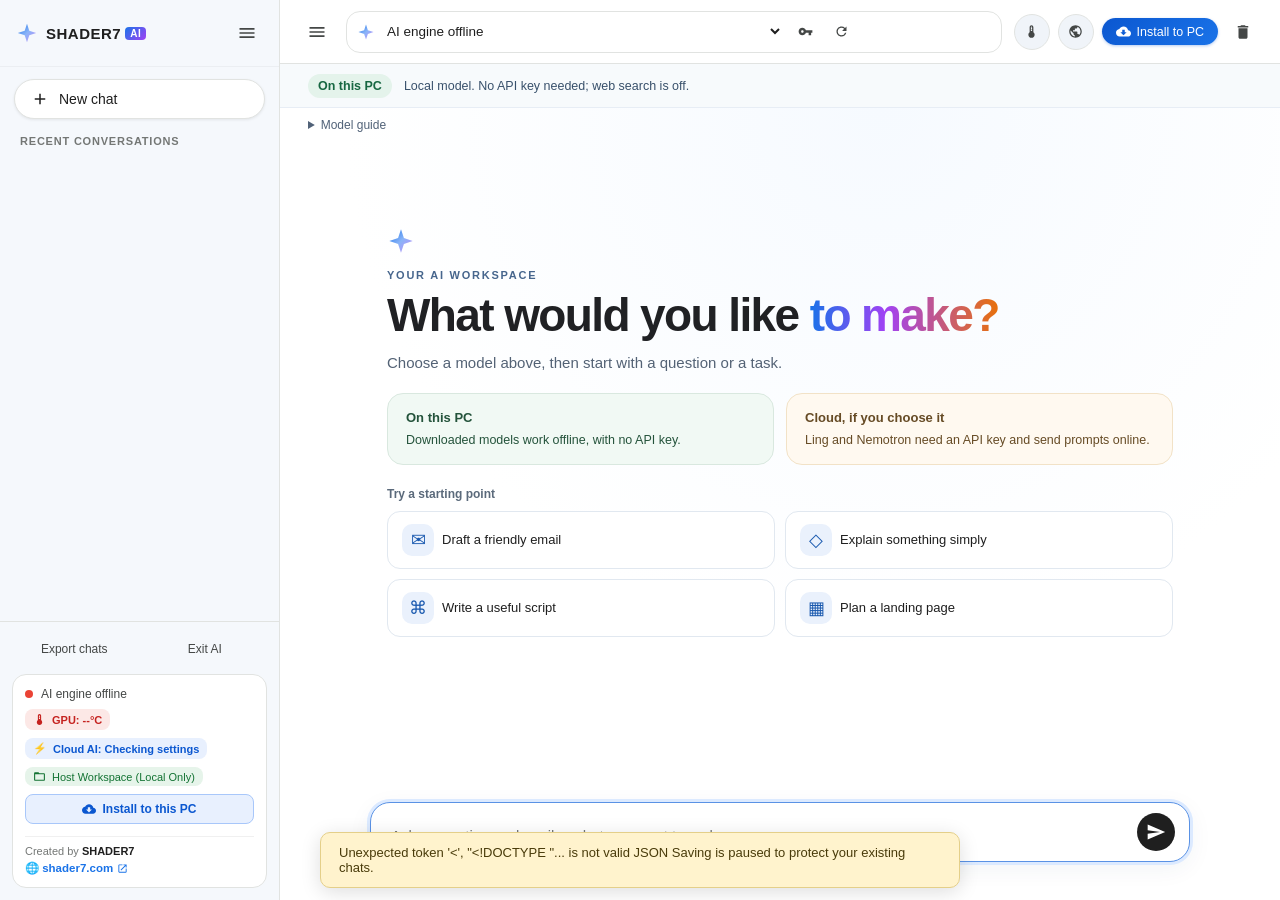
==== commit b95671e1: "Improve model clarity and responsive chat UI" ====
--- a/app/index.html
+++ b/app/index.html
@@ -23,7 +23,7 @@
             <span class="brand-name">SHADER7 <span class="brand-ai-badge">AI</span></span>
           </div>
         </div>
-        <button class="icon-btn" id="sidebarToggleBtn" title="Collapse sidebar">
+        <button class="icon-btn" id="sidebarToggleBtn" title="Collapse sidebar" aria-label="Collapse sidebar" aria-controls="sidebar" aria-expanded="true">
           <svg viewBox="0 0 24 24" width="20" height="20" fill="currentColor">
             <path d="M3 18h18v-2H3v2zm0-5h18v-2H3v2zm0-7v2h18V6H3z"/>
           </svg>
@@ -53,18 +53,18 @@
           </div>
 
           <!-- Quick Hardware Temp Badge in Sidebar -->
-          <div class="hardware-quick-badge" id="hardwareQuickBadge" title="Click to view full PC specs & telemetry">
+          <button class="hardware-quick-badge" id="hardwareQuickBadge" type="button" title="View PC specs and temperatures">
             <svg viewBox="0 0 24 24" width="13" height="13" fill="currentColor">
               <path d="M15 13V5c0-1.66-1.34-3-3-3S9 3.34 9 5v8c-1.21.91-2 2.37-2 4 0 2.76 2.24 5 5 5s5-2.24 5-5c0-1.63-.79-3.09-2-4zm-4-8c0-.55.45-1 1-1s1 .45 1 1h-1v1h1v2h-1v1h1v2h-2V5z"/>
             </svg>
             <span id="quickTempText">GPU: --°C</span>
-          </div>
+          </button>
 
           <!-- NVIDIA API Status Badge -->
-          <div class="nvidia-quick-badge" id="nvidiaQuickBadge" title="Configure NVIDIA Nemotron Cloud API Key">
+          <button class="nvidia-quick-badge" id="nvidiaQuickBadge" type="button" title="Manage cloud API keys">
             <span class="nvidia-icon">⚡</span>
             <span id="nvidiaQuickText">Cloud AI: Checking settings</span>
-          </div>
+          </button>
 
           <div class="workspace-badge" id="workspaceBadge" title="Chat memory stored ONLY on this PC">
             <svg viewBox="0 0 24 24" width="13" height="13" fill="currentColor">
@@ -104,13 +104,14 @@
         </div>
       </div>
     </aside>
+    <button class="sidebar-backdrop" id="sidebarBackdrop" type="button" aria-label="Close sidebar"></button>
 
     <!-- Main Content Area -->
     <main class="main-content">
       <!-- Top Navigation -->
       <header class="top-nav">
         <div class="nav-left">
-          <button class="icon-btn navbar-sidebar-btn" id="navbarSidebarBtn" title="Toggle sidebar (Ctrl+B)">
+          <button class="icon-btn navbar-sidebar-btn" id="navbarSidebarBtn" title="Toggle sidebar (Ctrl+B)" aria-label="Toggle sidebar" aria-controls="sidebar" aria-expanded="true">
             <svg viewBox="0 0 24 24" width="20" height="20" fill="currentColor">
               <path d="M3 18h18v-2H3v2zm0-5h18v-2H3v2zm0-7v2h18V6H3z"/>
             </svg>
@@ -133,8 +134,9 @@
                 <path d="M12 2L14.5 9.5L22 12L14.5 14.5L12 22L9.5 14.5L2 12L9.5 9.5L12 2Z"/>
               </svg>
             </div>
-            <select id="modelSelect" class="model-select" title="Switch Model">
-              <optgroup label="── 🎮 Local Models (GPU only) ──">
+            <label class="sr-only" for="modelSelect">Choose AI model</label>
+            <select id="modelSelect" class="model-select" title="Choose AI model">
+              <optgroup label="Local AI — no API key">
                 <option value="qwen2.5:3b">✦ qwen2.5:3b — Everyday chat (1.9 GB)</option>
                 <option value="deepseek-r1:1.5b">✦ deepseek-r1:1.5b — Math &amp; logic (1.1 GB)</option>
                 <option value="qwen2.5-coder:1.5b">✦ qwen2.5-coder:1.5b — Coding (986 MB)</option>
@@ -143,17 +145,17 @@
                 <option value="llama3.2:1b">✦ llama3.2:1b — Quick replies (1.3 GB)</option>
                 <option value="gemma2:2b">✦ gemma2:2b — Writing &amp; ideas (1.6 GB)</option>
               </optgroup>
-              <optgroup label="── ⚡ Cloud API (Finance & Reasoning) ──">
+              <optgroup label="Cloud AI — API key required">
                 <option value="inclusionai/ling-3.0-flash-fin:free">📈 Ling 3.0 Flash Fin (OpenRouter cloud)</option>
                 <option value="nvidia/nemotron-3-ultra-550b-a55b">⚡ NVIDIA: Nemotron 3 Ultra (550B - Cloud API)</option>
               </optgroup>
             </select>
-            <button class="icon-btn small-btn" id="apiKeyBtn" title="Configure NVIDIA Nemotron API Key">
+            <button class="icon-btn small-btn" id="apiKeyBtn" title="Manage cloud API keys" aria-label="Manage cloud API keys">
               <svg viewBox="0 0 24 24" width="15" height="15" fill="currentColor">
                 <path d="M12.65 10C11.83 7.67 9.61 6 7 6c-3.31 0-6 2.69-6 6s2.69 6 6 6c2.61 0 4.83-1.67 5.65-4H17v4h4v-4h2v-4H12.65zM7 14c-1.1 0-2-.9-2-2s.9-2 2-2 2 .9 2 2-.9 2-2 2z"/>
               </svg>
             </button>
-            <button class="icon-btn small-btn" id="refreshModelsBtn" title="Refresh models">
+            <button class="icon-btn small-btn" id="refreshModelsBtn" title="Refresh models" aria-label="Refresh models">
               <svg viewBox="0 0 24 24" width="15" height="15" fill="currentColor">
                 <path d="M17.65 6.35A7.958 7.958 0 0 0 12 4c-4.42 0-7.99 3.58-7.99 8s3.57 8 7.99 8c3.73 0 6.84-2.55 7.73-6h-2.08A5.99 5.99 0 0 1 12 18c-3.31 0-6-2.69-6-6s2.69-6 6-6c1.66 0 3.14.69 4.22 1.78L13 11h7V4l-2.35 2.35z"/>
               </svg>
@@ -194,8 +196,14 @@
         </div>
       </header>
 
+      <div class="model-context" id="modelContext" data-kind="local" role="status" aria-live="polite">
+        <span class="context-badge" id="modelModeBadge">On this PC</span>
+        <span id="modelContextText">Local models work offline. No API key needed.</span>
+        <button class="context-action hidden" id="openCloudSettingsBtn" type="button">Add API key</button>
+      </div>
+
       <details class="model-guide">
-        <summary>Which model should I use?</summary>
+        <summary>Model guide</summary>
         <div class="model-guide-body">
           <p>Choose a model from the menu above. These are suggested uses, not automatic routing.</p>
           <dl>
@@ -238,30 +246,38 @@
               <path d="M12 2L14.5 9.5L22 12L14.5 14.5L12 22L9.5 14.5L2 12L9.5 9.5L12 2Z"/>
             </svg>
           </div>
-          <h1 class="welcome-title">
-            <span class="gradient-text">Welcome to SHADER7 AI</span><br>
-            What would you like to explore today?
-          </h1>
-          <p class="welcome-subtitle">
-            Local models run on this PC • Cloud chat and enabled web search send data online • Powered by <a href="https://shader7.com" target="_blank" rel="noopener noreferrer" class="inline-brand-link">SHADER7 (shader7.com)</a>
-          </p>
-
+          <p class="welcome-eyebrow">YOUR AI WORKSPACE</p>
+          <h1 class="welcome-title">What would you like <span class="gradient-text">to make?</span></h1>
+          <p class="welcome-subtitle">Choose a model above, then start with a question or a task.</p>
+
+          <div class="welcome-mode-grid">
+            <div class="welcome-mode-card">
+              <strong>On this PC</strong>
+              <span>Downloaded models work offline, with no API key.</span>
+            </div>
+            <div class="welcome-mode-card cloud">
+              <strong>Cloud, if you choose it</strong>
+              <span>Ling and Nemotron need an API key and send prompts online.</span>
+            </div>
+          </div>
+
+          <p class="suggestions-title">Try a starting point</p>
           <div class="prompt-suggestions">
-            <button class="suggestion-chip" data-prompt="What are my exact PC hardware specs and current temperatures?">
-              <span class="chip-icon">⚡</span>
-              <span class="chip-text">Check my PC specs, VRAM & temperature</span>
-            </button>
-            <button class="suggestion-chip" data-prompt="Explain how NVIDIA Nemotron and local LLMs work in simple terms.">
-              <span class="chip-icon">🤖</span>
-              <span class="chip-text">Explain Nemotron & Local AI differences</span>
-            </button>
-            <button class="suggestion-chip" data-prompt="What are the latest breakthroughs and releases in Artificial Intelligence this year?">
-              <span class="chip-icon">🌐</span>
-              <span class="chip-text">Search latest AI breakthroughs & news</span>
-            </button>
-            <button class="suggestion-chip" data-prompt="Write a clean Python script that organizes files by type and creates logs.">
-              <span class="chip-icon">💻</span>
-              <span class="chip-text">Write a Python file organizer script</span>
+            <button class="suggestion-chip" data-prompt="Draft a clear, friendly email about rescheduling a meeting.">
+              <span class="chip-icon">✉</span>
+              <span class="chip-text">Draft a friendly email</span>
+            </button>
+            <button class="suggestion-chip" data-prompt="Explain a difficult topic in simple language, with one practical example.">
+              <span class="chip-icon">◇</span>
+              <span class="chip-text">Explain something simply</span>
+            </button>
+            <button class="suggestion-chip" data-prompt="Write a small Python script that organizes files by type and explains how to run it.">
+              <span class="chip-icon">⌘</span>
+              <span class="chip-text">Write a useful script</span>
+            </button>
+            <button class="suggestion-chip" data-prompt="Plan a simple responsive landing page for a small local business.">
+              <span class="chip-icon">▦</span>
+              <span class="chip-text">Plan a landing page</span>
             </button>
           </div>
         </div>
@@ -276,7 +292,7 @@
           <div class="input-box">
             <textarea
               id="promptInput"
-              placeholder="Ask SHADER7 AI anything, check PC specs/temps, or search web..."
+              placeholder="Ask a question or describe what you want to make..."
               rows="1"
               autofocus
             ></textarea>
@@ -294,7 +310,7 @@
             </div>
           </div>
           <div class="input-disclaimer">
-            SHADER7 AI • Chats & Memory Stored ONLY on Your Computer • Developed by <a href="https://shader7.com" target="_blank" rel="noopener noreferrer">SHADER7 (shader7.com)</a>
+            Enter to send · Shift+Enter for a new line · Chats saved on this PC
           </div>
         </div>
       </footer>
--- a/app/style.css
+++ b/app/style.css
@@ -1454,6 +1454,79 @@
 .model-guide dd { margin: 4px 0 12px; line-height: 1.5; }
 .model-guide dd span { font-style: italic; }
 
+/* A calmer hierarchy keeps the model and its privacy mode visible. */
+.sr-only { position:absolute; width:1px; height:1px; padding:0; margin:-1px; overflow:hidden; clip:rect(0,0,0,0); white-space:nowrap; border:0; }
+.sidebar { background:#f5f8fc; }
+.main-content { min-width:0; background:radial-gradient(circle at 60% 12%, #f6faff 0, #fff 54%); }
+.top-nav { min-height:64px; height:auto; gap:12px; padding:8px 20px; }
+.nav-left { flex:1; min-width:0; }
+.nav-right { flex-shrink:0; }
+.top-brand-badge { display:none; }
+.sidebar.collapsed ~ .main-content .top-brand-badge { display:inline-flex; }
+.sidebar-backdrop { display:none; }
+.model-picker-container { min-width:0; max-width:100%; flex:1; border-radius:14px; background:#fff; }
+.model-select { min-width:0; width:100%; max-width:400px; overflow:hidden; text-overflow:ellipsis; }
+.nav-pill-btn, .web-toggle-btn, .install-pc-btn { white-space:nowrap; flex-shrink:0; }
+.hardware-quick-badge, .nvidia-quick-badge { border:0; font-family:inherit; text-align:left; }
+.icon-btn:focus-visible, .model-select:focus-visible, .suggestion-chip:focus-visible,
+.context-action:focus-visible, .action-btn:focus-visible, .sidebar button:focus-visible,
+.top-nav button:focus-visible, .model-guide summary:focus-visible {
+  outline:2px solid #0b57d0; outline-offset:3px;
+}
+
+.model-context {
+  display:flex; align-items:center; gap:12px; flex-shrink:0;
+  min-height:44px; padding:7px 28px; border-bottom:1px solid #e7edf5;
+  background:#f7fafc; color:#38506b; font-size:12.5px;
+}
+.model-context[data-kind="cloud"] { background:#fff8ed; border-bottom-color:#f2e4ce; color:#75501c; }
+.context-badge { flex-shrink:0; border-radius:999px; padding:5px 10px; background:#e4f3eb; color:#176742; font-weight:700; }
+.model-context[data-kind="cloud"] .context-badge { background:#ffebc9; color:#805000; }
+.context-action { margin-left:auto; border:0; background:transparent; color:#0b57d0; font:inherit; font-weight:700; white-space:nowrap; cursor:pointer; }
+.model-guide { margin:4px 28px 6px; font-size:12px; }
+.model-guide summary { width:fit-content; color:#516278; }
+
+.welcome-screen { width:min(100%, 850px); max-width:850px; padding:18px 32px 28px; animation:none; }
+.welcome-badge { margin-bottom:10px; }
+.welcome-eyebrow { margin-bottom:9px; color:#47668d; font-size:11px; font-weight:800; letter-spacing:0.16em; }
+.welcome-title { max-width:700px; margin-bottom:12px; font-size:clamp(32px, 3.6vw, 46px); line-height:1.13; letter-spacing:-0.035em; }
+.welcome-subtitle { margin-bottom:22px; color:#536275; font-size:15px; }
+.welcome-mode-grid { display:grid; grid-template-columns:repeat(2, minmax(0,1fr)); width:100%; gap:12px; margin-bottom:22px; }
+.welcome-mode-card { display:flex; flex-direction:column; gap:6px; padding:15px 18px; border:1px solid #d9e8df; border-radius:16px; background:#f1f9f4; color:#24533b; line-height:1.35; }
+.welcome-mode-card.cloud { border-color:#f2e2c7; background:#fff9f0; color:#664b25; }
+.welcome-mode-card strong { font-size:13px; }
+.welcome-mode-card span { font-size:12.5px; }
+.suggestions-title { margin-bottom:10px; color:#5b6a7b; font-size:12px; font-weight:700; }
+.prompt-suggestions { grid-template-columns:repeat(2,minmax(0,1fr)); gap:10px; }
+.suggestion-chip { flex-direction:row; align-items:center; min-height:58px; padding:10px 14px; border-color:#e1e8f0; border-radius:13px; background:#fff; }
+.suggestion-chip:hover { border-color:#98b7e5; background:#f8fbff; }
+.chip-icon { display:grid; place-items:center; width:32px; height:32px; flex-shrink:0; border-radius:10px; background:#eaf1fc; color:#1858ae; font-size:18px; }
+.chip-text { font-size:13px; }
+.input-container { padding:8px 20px 16px; }
+.input-box { border-radius:20px; background:#fff; border-color:#dbe4ef; box-shadow:0 6px 24px #183b6510; }
+.input-box:focus-within { border-color:#5a92e5; box-shadow:0 0 0 3px #dceaff, 0 6px 24px #183b6510; }
+.input-disclaimer { margin-top:10px; }
+
+@media (max-width: 1300px) {
+  .nav-right .nav-pill-btn span, .nav-right .web-toggle-btn span { display:none; }
+  .nav-right .nav-pill-btn, .nav-right .web-toggle-btn { width:36px; height:36px; justify-content:center; padding:0; }
+}
+@media (max-width: 768px) {
+  .sidebar { transition:none; }
+  .sidebar:not(.collapsed) + .sidebar-backdrop { display:block; position:fixed; inset:0; z-index:90; border:0; background:#172b4866; cursor:pointer; }
+  .top-nav { flex-wrap:wrap; padding:8px 12px; gap:6px; }
+  .nav-left, .nav-right { width:100%; }
+  .nav-right { justify-content:flex-end; }
+  .model-picker-container { flex:1; }
+  .model-select { max-width:none; }
+  .model-context { padding:8px 14px; flex-wrap:wrap; gap:6px 10px; }
+  .context-action { margin-left:0; }
+  .model-guide { margin:4px 14px 6px; }
+  .welcome-screen { padding:22px 18px 28px; }
+  .welcome-mode-grid { grid-template-columns:1fr; gap:8px; }
+  .prompt-suggestions { grid-template-columns:1fr; }
+}
+
 /* Code Block Actions & Preview Button */
 .code-block-header { display: flex; justify-content: space-between; align-items: center; }
 .code-block-actions { display: flex; align-items: center; gap: 8px; }
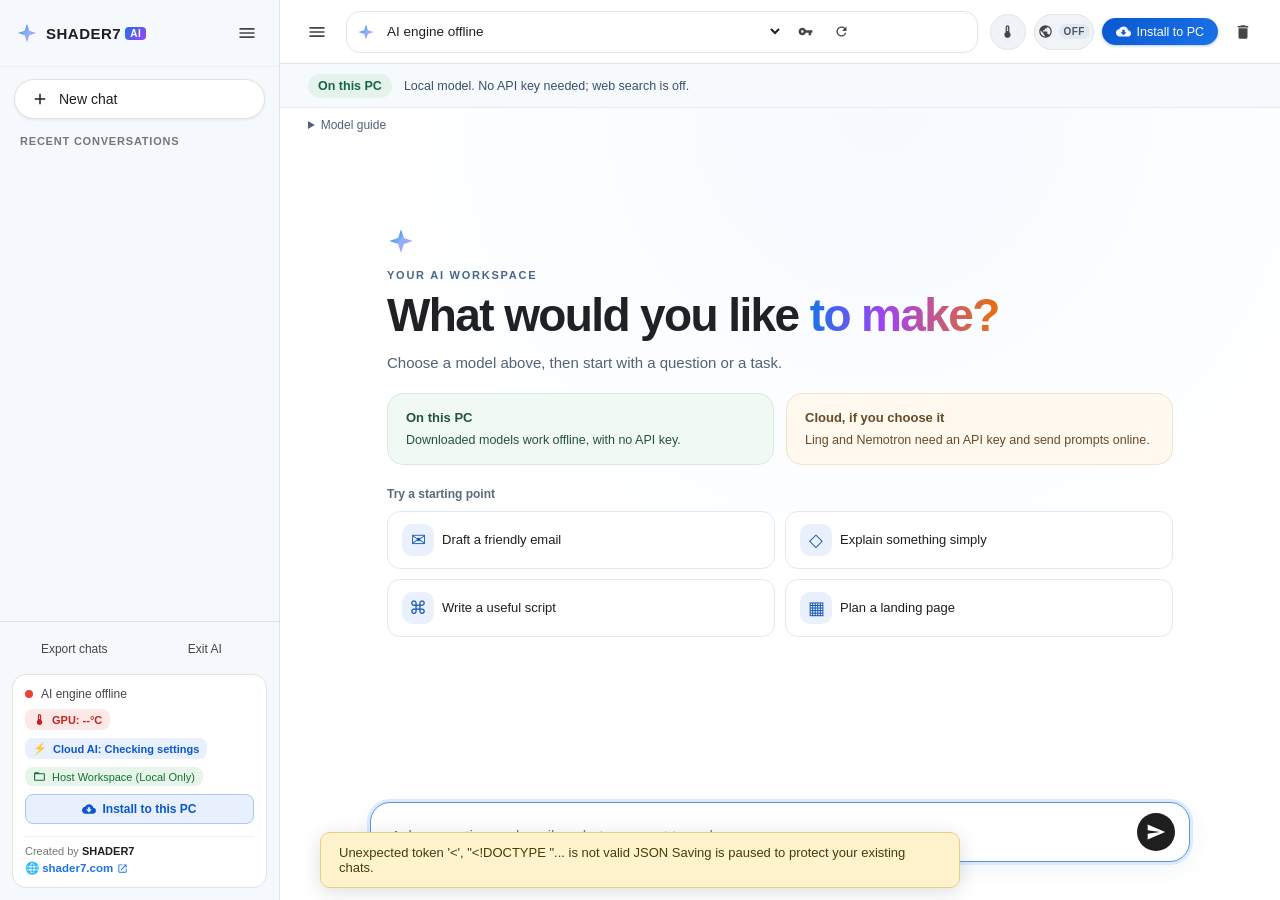
==== commit 91aea1d5: "Enable clear web search across local and cloud models" ====
--- a/app/index.html
+++ b/app/index.html
@@ -173,11 +173,11 @@
           </button>
 
           <!-- Web Access Toggle Button -->
-          <button class="web-toggle-btn" id="webToggleBtn" title="Toggle Live Web Search">
+          <button class="web-toggle-btn" id="webToggleBtn" type="button" title="Web search is off" aria-label="Web search: off" aria-pressed="false">
             <svg viewBox="0 0 24 24" width="15" height="15" fill="currentColor">
               <path d="M12 2C6.48 2 2 6.48 2 12s4.48 10 10 10 10-4.48 10-10S17.52 2 12 2zm-1 17.93c-3.95-.49-7-3.85-7-7.93 0-.62.08-1.21.21-1.79L9 15v1c0 1.1.9 2 2 2v1.93zm6.9-2.54c-.26-.81-1-1.39-1.9-1.39h-1v-3c0-.55-.45-1-1-1H8v-2h2c.55 0 1-.45 1-1V7h2c1.1 0 2-.9 2-2v-.41c2.93 1.19 5 4.06 5 7.41 0 2.08-.8 3.97-2.1 5.39z"/>
             </svg>
-            <span>Web Search: OFF</span>
+            <span class="web-toggle-label">Web search</span><span class="web-toggle-state">OFF</span>
           </button>
 
           <!-- Install to PC Button -->
--- a/app/style.css
+++ b/app/style.css
@@ -1506,10 +1506,15 @@
 .input-box { border-radius:20px; background:#fff; border-color:#dbe4ef; box-shadow:0 6px 24px #183b6510; }
 .input-box:focus-within { border-color:#5a92e5; box-shadow:0 0 0 3px #dceaff, 0 6px 24px #183b6510; }
 .input-disclaimer { margin-top:10px; }
+.web-toggle-btn .web-toggle-state { display:inline-flex; align-items:center; min-width:31px; justify-content:center; padding:2px 5px; border-radius:999px; background:#e4e9ef; color:#45586d; font-size:10px; font-weight:800; letter-spacing:.04em; }
+.web-toggle-btn.active .web-toggle-state { background:#d9efe3; color:#176742; }
+.search-warning-banner { margin-bottom:12px; padding:9px 12px; border:1px solid #efd9a5; border-radius:10px; background:#fff8e7; color:#705117; font-size:12px; }
 
 @media (max-width: 1300px) {
   .nav-right .nav-pill-btn span, .nav-right .web-toggle-btn span { display:none; }
   .nav-right .nav-pill-btn, .nav-right .web-toggle-btn { width:36px; height:36px; justify-content:center; padding:0; }
+  .nav-right .web-toggle-btn { width:auto; min-width:60px; }
+  .nav-right .web-toggle-btn .web-toggle-state { display:inline-flex; }
 }
 @media (max-width: 768px) {
   .sidebar { transition:none; }
